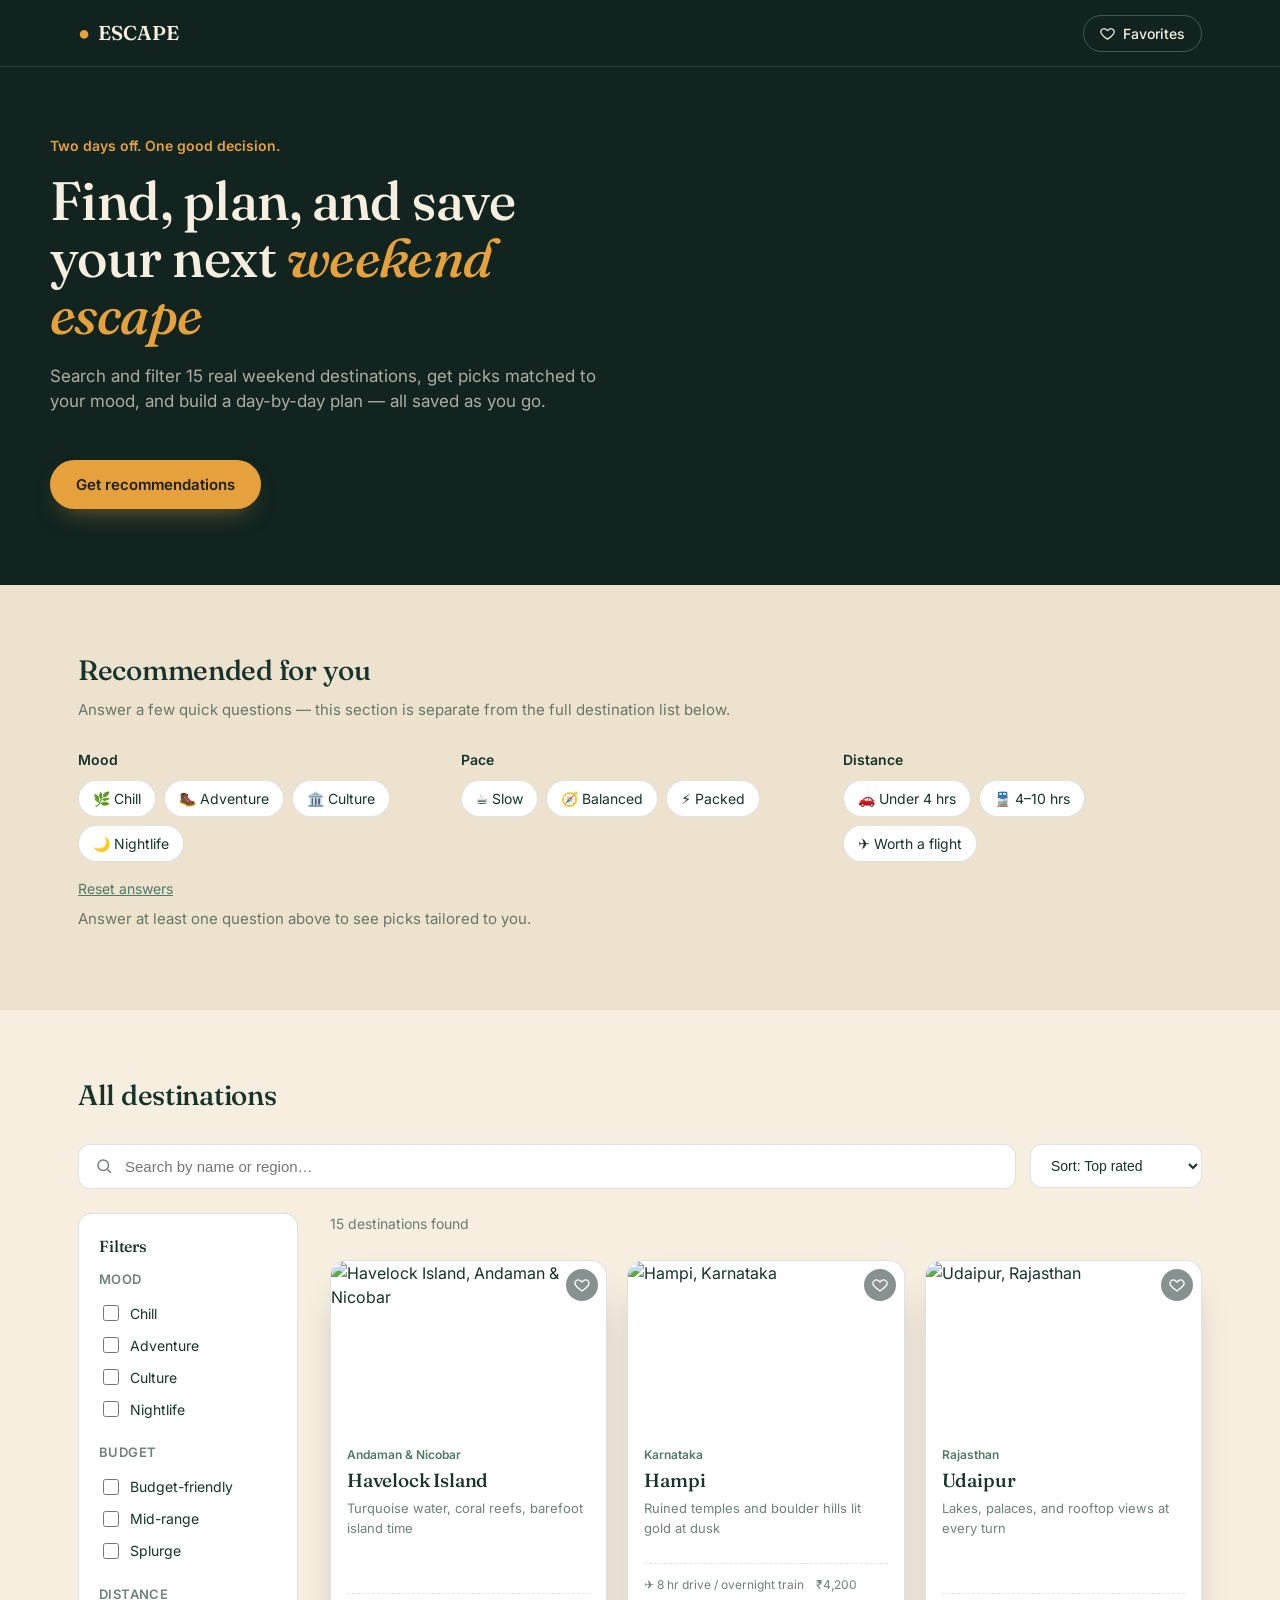
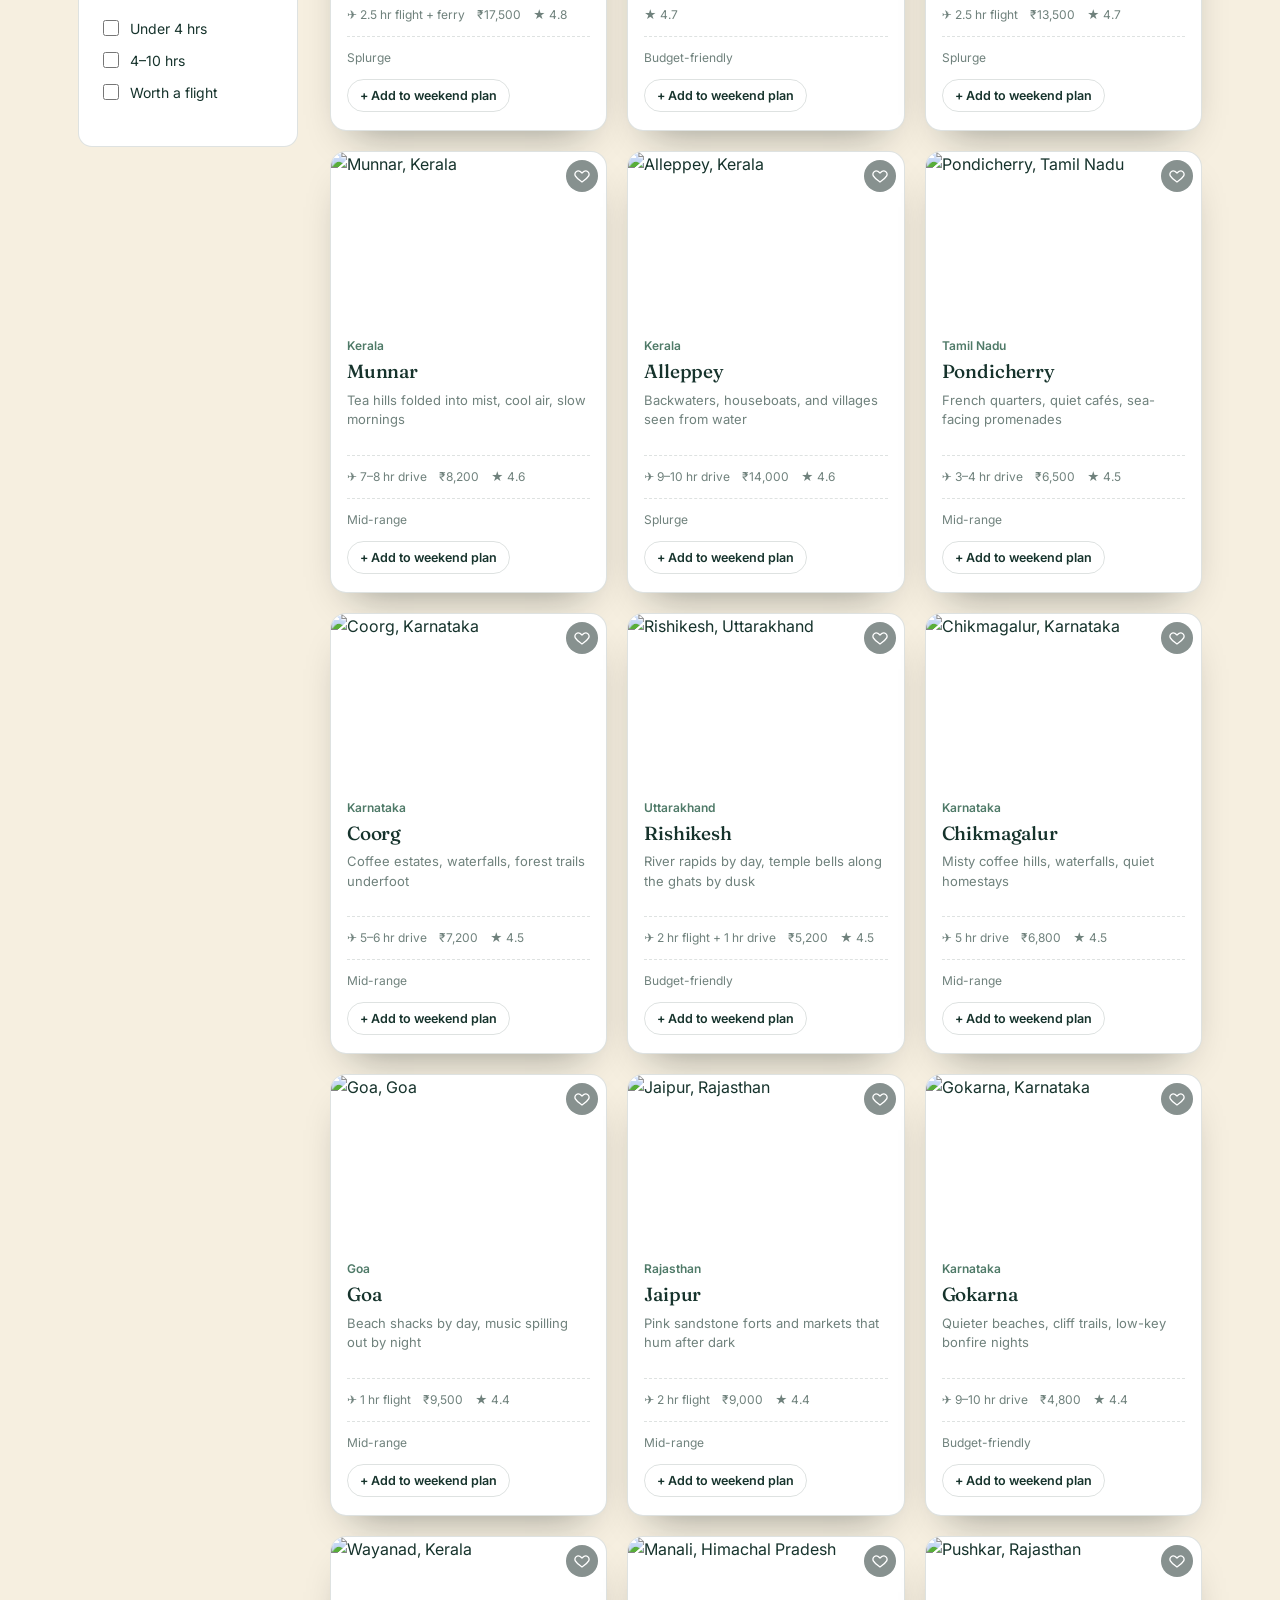
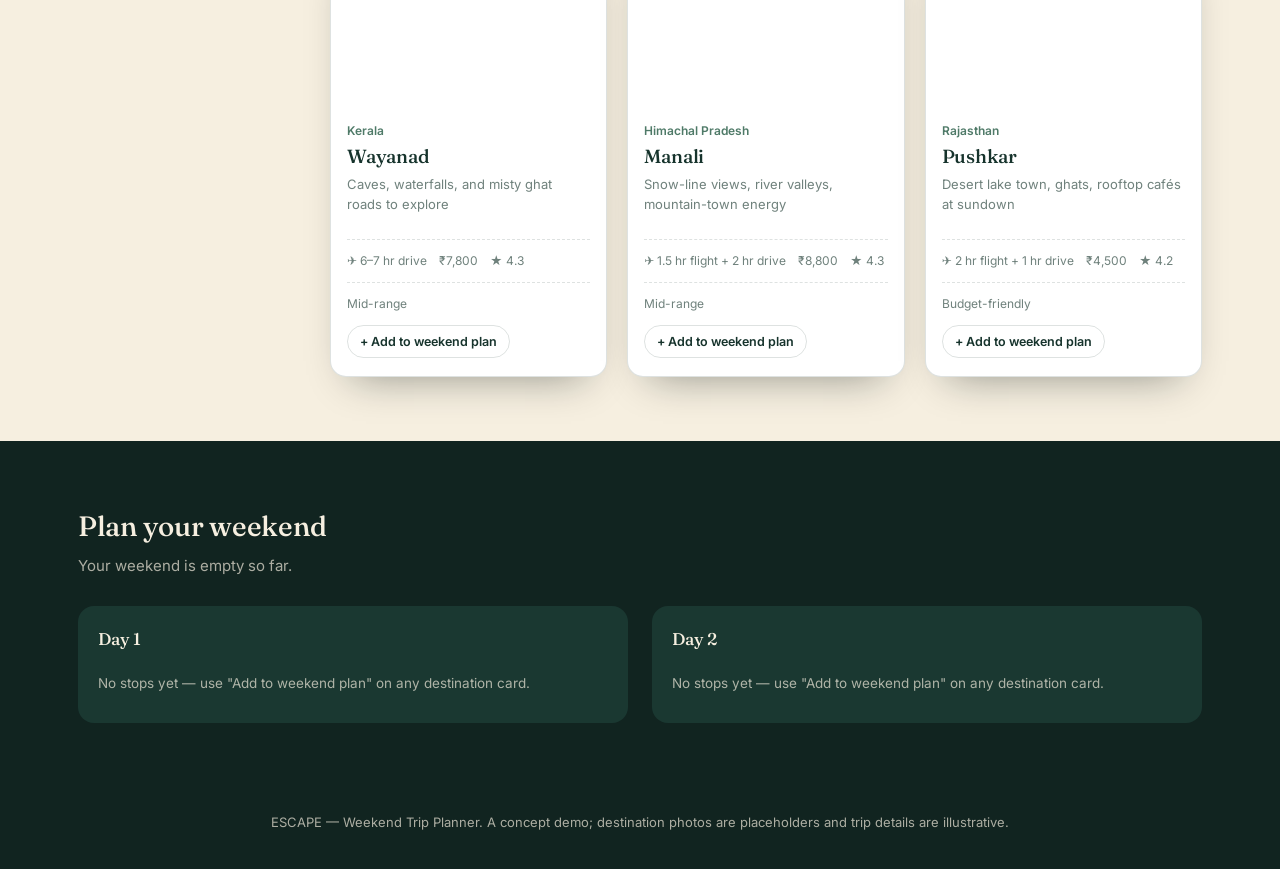
==== index.html @ 538bd9a5 "Add files via upload" ====
<!DOCTYPE html>
<html lang="en">
<head>
<meta charset="UTF-8" />
<meta name="viewport" content="width=device-width, initial-scale=1.0" />
<title>ESCAPE — Weekend Trip Planner</title>
<meta name="description" content="Discover, search, filter, sort, save, and plan a short weekend trip." />
<link rel="stylesheet" href="styles.css" />
</head>
<body>
<a class="skip-link" href="#main">Skip to content</a>

<header class="site-header">
  <nav class="nav" aria-label="Primary">
    <div class="wrap">
      <div class="brand"><span class="dot" aria-hidden="true">●</span>ESCAPE</div>
      <button class="pill" id="favorites-pill" aria-haspopup="dialog" aria-controls="favorites-drawer">
        <svg viewBox="0 0 24 24" fill="none" stroke="currentColor" stroke-width="2" aria-hidden="true"><path d="M12 21s-7.5-4.6-10-9.1C.4 8.5 2.2 4.8 6 4.4c2-.2 3.7.8 6 3 2.3-2.2 4-3.2 6-3 3.8.4 5.6 4.1 4 7.5C19.5 16.4 12 21 12 21z"/></svg>
        Favorites
        <span class="pill-count" id="fav-count">0</span>
      </button>
    </div>
  </nav>

  <div class="hero wrap">
    <div>
      <p class="eyebrow">Two days off. One good decision.</p>
      <h1>Find, plan, and save<br>your next <em>weekend escape</em></h1>
      <p class="lede">Search and filter 15 real weekend destinations, get picks matched to your mood, and build a day-by-day plan — all saved as you go.</p>
      <button class="btn-primary" id="hero-start-btn">Get recommendations</button>
    </div>
  </div>
</header>

<main id="main">

  <!-- FEATURE: Personalized Destination Recommendations -->
  <section id="recommend" class="section section-quiz" aria-labelledby="recommend-heading">
    <div class="wrap">
      <h2 id="recommend-heading">Recommended for you</h2>
      <p class="section-sub">Answer a few quick questions — this section is separate from the full destination list below.</p>

      <div class="quiz-groups">
        <fieldset class="quiz-group">
          <legend>Mood</legend>
          <div class="quiz-chip-row">
            <button class="quiz-chip" data-group="vibe" data-value="chill">🌿 Chill</button>
            <button class="quiz-chip" data-group="vibe" data-value="adventure">🥾 Adventure</button>
            <button class="quiz-chip" data-group="vibe" data-value="culture">🏛️ Culture</button>
            <button class="quiz-chip" data-group="vibe" data-value="nightlife">🌙 Nightlife</button>
          </div>
        </fieldset>
        <fieldset class="quiz-group">
          <legend>Pace</legend>
          <div class="quiz-chip-row">
            <button class="quiz-chip" data-group="pace" data-value="slow">☕ Slow</button>
            <button class="quiz-chip" data-group="pace" data-value="balanced">🧭 Balanced</button>
            <button class="quiz-chip" data-group="pace" data-value="packed">⚡ Packed</button>
          </div>
        </fieldset>
        <fieldset class="quiz-group">
          <legend>Distance</legend>
          <div class="quiz-chip-row">
            <button class="quiz-chip" data-group="distance" data-value="near">🚗 Under 4 hrs</button>
            <button class="quiz-chip" data-group="distance" data-value="medium">🚆 4–10 hrs</button>
            <button class="quiz-chip" data-group="distance" data-value="far">✈️ Worth a flight</button>
          </div>
        </fieldset>
      </div>
      <button class="link-btn" id="quiz-reset">Reset answers</button>

      <div id="recommendations-results">
        <p id="recommendations-prompt" class="section-sub">Answer at least one question above to see picks tailored to you.</p>
        <div id="recommendations-grid" class="grid" aria-live="polite"></div>
      </div>
    </div>
  </section>

  <!-- FEATURE: Destination Discovery & Cards, Search, Filtering, Sorting -->
  <section id="discovery" class="section" aria-labelledby="discovery-heading">
    <div class="wrap">
      <h2 id="discovery-heading">All destinations</h2>

      <div class="discovery-controls">
        <div class="search-box" role="search">
          <label for="search-input" class="sr-only">Search destinations</label>
          <svg viewBox="0 0 24 24" fill="none" stroke="currentColor" stroke-width="2" aria-hidden="true"><circle cx="11" cy="11" r="7"/><path d="m21 21-4.3-4.3"/></svg>
          <input type="search" id="search-input" placeholder="Search by name or region…" autocomplete="off" />
          <button id="search-clear" hidden aria-label="Clear search">&times;</button>
        </div>

        <label class="sort-box">
          <span class="sr-only">Sort destinations</span>
          <select id="sort-select" aria-label="Sort destinations">
            <option value="recommended">Sort: Top rated</option>
            <option value="price-asc">Price: Low to high</option>
            <option value="price-desc">Price: High to low</option>
            <option value="rating-desc">Rating: High to low</option>
            <option value="name-asc">Name: A–Z</option>
          </select>
        </label>
      </div>

      <div class="discovery-layout">
        <aside id="filter-panel" aria-label="Filter destinations">
          <h3>Filters</h3>
          <fieldset>
            <legend>Mood</legend>
            <label><input type="checkbox" data-group="vibe" value="chill" /> Chill</label>
            <label><input type="checkbox" data-group="vibe" value="adventure" /> Adventure</label>
            <label><input type="checkbox" data-group="vibe" value="culture" /> Culture</label>
            <label><input type="checkbox" data-group="vibe" value="nightlife" /> Nightlife</label>
          </fieldset>
          <fieldset>
            <legend>Budget</legend>
            <label><input type="checkbox" data-group="budget" value="budget" /> Budget-friendly</label>
            <label><input type="checkbox" data-group="budget" value="mid" /> Mid-range</label>
            <label><input type="checkbox" data-group="budget" value="splurge" /> Splurge</label>
          </fieldset>
          <fieldset>
            <legend>Distance</legend>
            <label><input type="checkbox" data-group="distance" value="near" /> Under 4 hrs</label>
            <label><input type="checkbox" data-group="distance" value="medium" /> 4–10 hrs</label>
            <label><input type="checkbox" data-group="distance" value="far" /> Worth a flight</label>
          </fieldset>
        </aside>

        <div class="discovery-results">
          <div class="results-meta">
            <p id="result-count" aria-live="polite">15 destinations found</p>
            <button id="clear-filters" hidden>Clear filters</button>
          </div>
          <div id="active-filter-chips" class="chip-row"></div>
          <div id="discovery-grid" class="grid"></div>
        </div>
      </div>
    </div>
  </section>

  <!-- FEATURE: Weekend Trip Planning -->
  <section id="planner" class="section section-planner" aria-labelledby="planner-heading">
    <div class="wrap">
      <h2 id="planner-heading">Plan your weekend</h2>
      <p class="section-sub" id="plan-summary">Your weekend is empty so far.</p>
      <div class="plan-days">
        <div class="plan-day">
          <h3>Day 1</h3>
          <ul id="plan-day1-list" class="plan-list"></ul>
        </div>
        <div class="plan-day">
          <h3>Day 2</h3>
          <ul id="plan-day2-list" class="plan-list"></ul>
        </div>
      </div>
    </div>
  </section>
</main>

<footer class="site-footer">
  <div class="wrap">ESCAPE — Weekend Trip Planner. A concept demo; destination photos are placeholders and trip details are illustrative.</div>
</footer>

<!-- Destination detail modal (FEATURE: Destination Details) -->
<div class="modal-backdrop" id="detail-backdrop">
  <div class="modal" id="detail-modal" role="dialog" aria-modal="true" aria-labelledby="detail-name">
    <button class="modal-close" id="detail-close" aria-label="Close details">&times;</button>
    <div id="detail-gallery" class="detail-gallery"></div>
    <div class="modal-body">
      <div class="modal-region" id="detail-region"></div>
      <h3 id="detail-name"></h3>
      <p class="modal-tagline" id="detail-tagline"></p>
      <p class="modal-description" id="detail-description"></p>
      <div class="detail-facts">
        <span id="detail-price"></span>
        <span id="detail-rating"></span>
        <span id="detail-best-time"></span>
      </div>
      <div class="modal-tags" id="detail-tags"></div>
      <div class="modal-hi">
        <h4>Weekend highlights</h4>
        <ul id="detail-highlights"></ul>
      </div>
      <div class="modal-actions">
        <button class="btn-ghost" id="detail-favorite">
          <svg width="16" height="16" viewBox="0 0 24 24" fill="none" stroke="currentColor" stroke-width="2" aria-hidden="true"><path d="M12 21s-7.5-4.6-10-9.1C.4 8.5 2.2 4.8 6 4.4c2-.2 3.7.8 6 3 2.3-2.2 4-3.2 6-3 3.8.4 5.6 4.1 4 7.5C19.5 16.4 12 21 12 21z"/></svg>
          <span>Save for later</span>
        </button>
        <button class="btn-ghost" id="detail-add-day1">+ Add to Day 1</button>
        <button class="btn-ghost" id="detail-add-day2">+ Add to Day 2</button>
      </div>
    </div>
  </div>
</div>

<!-- Favorites drawer (FEATURE: Save / Favorite Destination) -->
<div class="drawer-backdrop" id="favorites-backdrop"></div>
<aside class="drawer" id="favorites-drawer" aria-label="Saved favorites">
  <button class="drawer-close" id="favorites-close" aria-label="Close favorites">&times;</button>
  <h3>Favorites</h3>
  <p class="section-sub">Your shortlist for the weekend.</p>
  <div id="favorites-list"></div>
</aside>

<script type="module" src="src/main.js"></script>
</body>
</html>
---- styles.css ----
@import url("https://fonts.googleapis.com/css2?family=Fraunces:opsz,wght@9..144,400;9..144,500;9..144,600&family=Inter:wght@400;500;600;700&display=swap");

:root {
  --ink: #112420;
  --ink-soft: #1a3831;
  --paper: #f6efe0;
  --paper-dim: #ece2cd;
  --gold: #e6a13c;
  --coral: #ff6f55;
  --sage: #4f7a68;
  --text-on-ink: #f6efe0;
  --text-on-ink-dim: rgba(246, 239, 224, 0.68);
  --text-on-paper: #16332c;
  --text-on-paper-dim: rgba(22, 51, 44, 0.62);
  --line: rgba(22, 51, 44, 0.14);
  --radius: 16px;
  --shadow: 0 20px 40px -22px rgba(9, 20, 17, 0.45);
  --maxw: 1180px;
}

* { box-sizing: border-box; }
html { scroll-behavior: smooth; }
@media (prefers-reduced-motion: reduce) {
  html { scroll-behavior: auto; }
  * { animation-duration: 0.001ms !important; transition-duration: 0.001ms !important; }
}

body {
  margin: 0;
  background: var(--paper);
  color: var(--text-on-paper);
  font-family: "Inter", system-ui, sans-serif;
  line-height: 1.5;
  -webkit-font-smoothing: antialiased;
}
h1, h2, h3 { font-family: "Fraunces", Georgia, serif; font-weight: 500; margin: 0; letter-spacing: -0.01em; }
a { color: inherit; }
img { max-width: 100%; }

.sr-only {
  position: absolute; width: 1px; height: 1px; padding: 0; margin: -1px;
  overflow: hidden; clip: rect(0,0,0,0); white-space: nowrap; border: 0;
}
.skip-link {
  position: absolute; left: 12px; top: -60px;
  background: var(--gold); color: #1b2117; padding: 10px 16px;
  border-radius: 8px; font-weight: 600; z-index: 200; transition: top 0.15s ease;
}
.skip-link:focus { top: 12px; }

:focus-visible { outline: 2px solid var(--coral); outline-offset: 3px; }
button { font-family: inherit; }

.wrap { max-width: var(--maxw); margin: 0 auto; padding: 0 28px; }

/* ---------- Header / nav ---------- */
.site-header { background: var(--ink); color: var(--text-on-ink); }
.nav {
  position: sticky; top: 0; z-index: 40;
  background: rgba(17, 36, 32, 0.86); backdrop-filter: blur(10px);
  border-bottom: 1px solid rgba(246,239,224,0.12);
}
.nav .wrap { height: 66px; display: flex; align-items: center; justify-content: space-between; }
.brand { font-family: "Fraunces", serif; font-size: 20px; font-weight: 600; display: flex; align-items: baseline; gap: 8px; }
.brand .dot { color: var(--gold); }
.pill {
  border: 1px solid rgba(246,239,224,0.25); background: transparent; color: var(--text-on-ink);
  padding: 9px 16px; border-radius: 999px; font-size: 14px; font-weight: 500; cursor: pointer;
  display: flex; align-items: center; gap: 8px; transition: border-color 0.2s ease;
}
.pill:hover { border-color: var(--gold); }
.pill svg { width: 15px; height: 15px; }
.pill-count {
  background: var(--coral); color: var(--ink); font-weight: 700; font-size: 11px;
  min-width: 18px; height: 18px; border-radius: 999px; display: none;
  align-items: center; justify-content: center; padding: 0 4px;
}
.pill-count.show { display: inline-flex; }

.hero { padding: 68px 0 76px; }
.eyebrow { color: var(--gold); font-size: 14px; font-weight: 600; margin: 0 0 16px; }
.hero h1 { font-size: clamp(34px, 5vw, 54px); line-height: 1.06; max-width: 16ch; }
.hero h1 em { font-style: italic; color: var(--gold); }
.hero .lede { margin-top: 20px; max-width: 52ch; font-size: 17px; color: var(--text-on-ink-dim); }
.btn-primary {
  margin-top: 28px; background: var(--gold); color: #1b2117; border: none;
  padding: 15px 26px; border-radius: 999px; font-weight: 600; font-size: 15px; cursor: pointer;
  box-shadow: 0 12px 24px -12px rgba(230,161,60,0.5); transition: transform 0.18s ease;
}
.btn-primary:hover { transform: translateY(-2px); }

/* ---------- Sections ---------- */
.section { padding: 64px 0; }
.section h2 { font-size: 28px; }
.section-sub { color: var(--text-on-paper-dim); margin-top: 8px; font-size: 15px; }
.section-quiz { background: var(--paper-dim); }
.section-planner { background: var(--ink); color: var(--text-on-ink); }
.section-planner h2, .section-planner h3 { color: var(--text-on-ink); }
.section-planner .section-sub { color: var(--text-on-ink-dim); }

/* ---------- Quiz ---------- */
.quiz-groups { display: grid; grid-template-columns: repeat(3, 1fr); gap: 24px; margin-top: 28px; }
.quiz-group { border: none; padding: 0; margin: 0; }
.quiz-group legend { font-weight: 600; font-size: 14px; margin-bottom: 10px; padding: 0; }
.quiz-chip-row { display: flex; flex-wrap: wrap; gap: 8px; }
.quiz-chip {
  border: 1.5px solid var(--line); background: #fff; color: var(--text-on-paper);
  padding: 9px 14px; border-radius: 999px; font-size: 14px; cursor: pointer;
  transition: border-color 0.15s ease, background 0.15s ease;
}
.quiz-chip:hover { border-color: var(--sage); }
.quiz-chip.selected { border-color: var(--coral); background: #fff0eb; font-weight: 600; }
.link-btn {
  margin-top: 18px; background: none; border: none; color: var(--sage);
  text-decoration: underline; font-size: 14px; cursor: pointer; padding: 0;
}

/* ---------- Discovery controls ---------- */
.discovery-controls { display: flex; gap: 14px; margin: 28px 0 24px; flex-wrap: wrap; }
.search-box {
  flex: 1; min-width: 240px; display: flex; align-items: center; gap: 10px;
  background: #fff; border: 1.5px solid var(--line); border-radius: 12px; padding: 12px 16px;
}
.search-box svg { width: 18px; height: 18px; color: var(--text-on-paper-dim); flex-shrink: 0; }
.search-box input { border: none; outline: none; flex: 1; font-size: 15px; background: transparent; color: var(--text-on-paper); }
.search-box button { border: none; background: none; font-size: 18px; cursor: pointer; color: var(--text-on-paper-dim); }
.sort-box select {
  border: 1.5px solid var(--line); background: #fff; border-radius: 12px; padding: 12px 16px;
  font-size: 14px; color: var(--text-on-paper); cursor: pointer;
}

.discovery-layout { display: grid; grid-template-columns: 220px 1fr; gap: 32px; align-items: start; }
#filter-panel { background: #fff; border: 1px solid var(--line); border-radius: 14px; padding: 20px; position: sticky; top: 84px; }
#filter-panel h3 { font-size: 16px; margin-bottom: 12px; }
#filter-panel fieldset { border: none; padding: 0; margin: 0 0 18px; }
#filter-panel legend { font-weight: 600; font-size: 13px; margin-bottom: 8px; padding: 0; color: var(--text-on-paper-dim); text-transform: uppercase; letter-spacing: 0.03em; }
#filter-panel label { display: flex; align-items: center; gap: 8px; font-size: 14px; padding: 5px 0; cursor: pointer; }
#filter-panel input[type="checkbox"] { accent-color: var(--coral); width: 16px; height: 16px; }

.results-meta { display: flex; align-items: center; justify-content: space-between; gap: 14px; margin-bottom: 10px; }
.results-meta p { font-size: 14px; color: var(--text-on-paper-dim); margin: 0; }
#clear-filters {
  border: 1.5px solid var(--line); background: transparent; padding: 7px 14px; border-radius: 999px;
  font-size: 13px; cursor: pointer; color: var(--text-on-paper);
}
.chip-row { display: flex; flex-wrap: wrap; gap: 8px; margin-bottom: 16px; }
.filter-chip {
  display: inline-flex; align-items: center; gap: 6px; background: #fff0eb; color: var(--coral);
  border: 1px solid var(--coral); border-radius: 999px; padding: 5px 10px 5px 12px; font-size: 12.5px; font-weight: 600;
}
.filter-chip button { border: none; background: none; color: var(--coral); cursor: pointer; font-size: 14px; }

/* ---------- Cards / grid ---------- */
.grid { display: grid; grid-template-columns: repeat(3, 1fr); gap: 20px; }
.card {
  background: #fff; border-radius: var(--radius); overflow: hidden; cursor: pointer;
  border: 1px solid var(--line); box-shadow: var(--shadow); display: flex; flex-direction: column;
  transition: transform 0.18s ease, box-shadow 0.18s ease;
}
.card:hover, .card:focus-visible { transform: translateY(-3px); }
.card-img { position: relative; height: 170px; }
.card-img img { width: 100%; height: 100%; object-fit: cover; display: block; }
.match-badge { position: absolute; top: 10px; left: 10px; background: var(--gold); color: #1b2117; font-size: 11.5px; font-weight: 700; padding: 4px 10px; border-radius: 999px; }
.heart {
  position: absolute; top: 8px; right: 8px; width: 32px; height: 32px; border-radius: 50%;
  background: rgba(17,36,32,0.5); border: none; display: flex; align-items: center; justify-content: center; cursor: pointer;
}
.heart svg { width: 16px; height: 16px; stroke: #fff; fill: none; stroke-width: 2; }
.heart.saved svg { fill: var(--coral); stroke: var(--coral); }
.card-body { padding: 15px 16px 18px; flex: 1; display: flex; flex-direction: column; }
.card-region { font-size: 12px; color: var(--sage); font-weight: 600; }
.card-name { font-family: "Fraunces", serif; font-size: 19px; margin-top: 2px; }
.card-tagline { font-size: 13px; color: var(--text-on-paper-dim); margin-top: 5px; flex: 1; }
.card-meta { display: flex; gap: 12px; flex-wrap: wrap; margin-top: 12px; padding-top: 12px; border-top: 1px dashed var(--line); font-size: 12px; color: var(--text-on-paper-dim); }
.btn-add-plan {
  margin-top: 12px; border: 1.5px solid var(--line); background: transparent; padding: 8px 12px;
  border-radius: 999px; font-size: 12.5px; font-weight: 600; cursor: pointer; color: var(--text-on-paper); align-self: flex-start;
}
.btn-add-plan:hover { border-color: var(--sage); }
.empty-state { grid-column: 1/-1; text-align: center; padding: 40px 16px; color: var(--text-on-paper-dim); }

/* ---------- Weekend planner ---------- */
.plan-days { display: grid; grid-template-columns: 1fr 1fr; gap: 24px; margin-top: 28px; }
.plan-day { background: var(--ink-soft); border-radius: 16px; padding: 20px; }
.plan-day h3 { font-size: 17px; margin-bottom: 12px; }
.plan-list { list-style: none; margin: 0; padding: 0; }
.plan-item, .plan-empty { display: flex; align-items: center; gap: 10px; padding: 10px 0; border-top: 1px solid rgba(246,239,224,0.12); }
.plan-item:first-child, .plan-empty { border-top: none; }
.plan-item img { width: 40px; height: 40px; border-radius: 8px; object-fit: cover; flex-shrink: 0; }
.plan-name { font-size: 14px; flex: 1; }
.plan-controls { display: flex; gap: 4px; }
.plan-controls button {
  width: 26px; height: 26px; border-radius: 6px; border: 1px solid rgba(246,239,224,0.2);
  background: transparent; color: var(--text-on-ink); cursor: pointer; font-size: 13px;
}
.plan-controls button:disabled { opacity: 0.3; cursor: not-allowed; }
.plan-empty { font-size: 13.5px; color: var(--text-on-ink-dim); }

/* ---------- Detail modal ---------- */
.modal-backdrop {
  position: fixed; inset: 0; background: rgba(10,20,17,0.6); backdrop-filter: blur(3px);
  display: none; align-items: center; justify-content: center; z-index: 100; padding: 20px;
}
.modal-backdrop.open { display: flex; }
.modal {
  position: relative; background: var(--paper); max-width: 640px; width: 100%; max-height: 88vh;
  overflow-y: auto; border-radius: 22px; animation: modalIn 0.25s ease both;
}
@keyframes modalIn { from { opacity: 0; transform: translateY(16px) scale(0.98); } }
.detail-gallery { display: grid; grid-template-columns: 1fr 1fr; gap: 2px; }
.detail-gallery img { width: 100%; height: 200px; object-fit: cover; display: block; }
.modal-close {
  position: absolute; top: 12px; right: 12px; width: 34px; height: 34px; border-radius: 50%;
  border: none; background: rgba(17,36,32,0.6); color: #fff; font-size: 18px; cursor: pointer; z-index: 2;
}
.modal-body { padding: 26px 28px 32px; }
.modal-region { color: var(--sage); font-weight: 600; font-size: 13px; }
.modal-body h3 { font-size: 27px; margin-top: 4px; }
.modal-tagline { color: var(--text-on-paper-dim); margin-top: 6px; font-size: 14.5px; }
.modal-description { margin-top: 12px; font-size: 14.5px; }
.detail-facts { display: flex; gap: 16px; margin-top: 14px; font-size: 13.5px; font-weight: 600; color: var(--text-on-paper); flex-wrap: wrap; }
.modal-tags { display: flex; gap: 8px; margin-top: 16px; flex-wrap: wrap; }
.tag { font-size: 12px; font-weight: 600; padding: 5px 11px; border-radius: 999px; background: var(--paper-dim); color: var(--text-on-paper); }
.modal-hi { margin-top: 22px; }
.modal-hi h4 { font-size: 13px; color: var(--sage); font-weight: 600; margin-bottom: 10px; }
.modal-hi ul { margin: 0; padding: 0; list-style: none; }
.modal-hi li { padding: 10px 0; border-top: 1px dashed var(--line); font-size: 14px; display: flex; gap: 8px; }
.modal-hi li::before { content: "—"; color: var(--coral); flex-shrink: 0; }
.modal-actions { margin-top: 22px; display: flex; gap: 10px; flex-wrap: wrap; }
.btn-ghost {
  border: 1.5px solid var(--line); background: transparent; color: var(--text-on-paper);
  padding: 11px 16px; border-radius: 999px; font-weight: 600; font-size: 13.5px; cursor: pointer;
  display: flex; align-items: center; gap: 7px;
}
.btn-ghost.saved { border-color: var(--coral); color: var(--coral); }

/* ---------- Favorites drawer ---------- */
.drawer-backdrop { position: fixed; inset: 0; background: rgba(10,20,17,0.5); display: none; z-index: 90; }
.drawer-backdrop.open { display: block; }
.drawer {
  position: fixed; top: 0; right: 0; bottom: 0; width: min(380px, 92vw); background: var(--ink-soft);
  z-index: 91; transform: translateX(100%); transition: transform 0.28s ease; padding: 28px 24px; overflow-y: auto; color: var(--text-on-ink);
}
.drawer.open { transform: translateX(0); }
.drawer h3 { font-size: 21px; color: var(--text-on-ink); }
.drawer-item { display: flex; gap: 10px; padding: 12px 0; border-top: 1px solid rgba(246,239,224,0.12); align-items: center; }
.drawer-item:first-child { border-top: none; }
.drawer-item img { width: 50px; height: 50px; border-radius: 9px; object-fit: cover; flex-shrink: 0; }
.di-name { font-family: "Fraunces", serif; font-size: 15px; }
.di-region { font-size: 12px; color: var(--text-on-ink-dim); }
.di-plan { margin-left: auto; background: none; border: 1px solid rgba(246,239,224,0.25); color: var(--text-on-ink); border-radius: 999px; padding: 5px 10px; font-size: 11.5px; cursor: pointer; }
.di-remove { background: none; border: none; color: var(--text-on-ink-dim); cursor: pointer; font-size: 18px; }
.drawer-close { position: absolute; top: 20px; right: 20px; background: none; border: none; color: var(--text-on-ink-dim); font-size: 22px; cursor: pointer; }
.drawer-empty { color: var(--text-on-ink-dim); font-size: 14px; padding-top: 16px; }

.site-footer { background: var(--ink); color: var(--text-on-ink-dim); text-align: center; font-size: 13px; padding: 26px 20px 36px; }

/* ---------- Responsive ---------- */
@media (max-width: 960px) {
  .discovery-layout { grid-template-columns: 1fr; }
  #filter-panel { position: static; }
  .grid { grid-template-columns: repeat(2, 1fr); }
  .quiz-groups { grid-template-columns: 1fr; }
}
@media (max-width: 640px) {
  .wrap { padding: 0 18px; }
  .grid { grid-template-columns: 1fr; }
  .plan-days { grid-template-columns: 1fr; }
  .detail-gallery { grid-template-columns: 1fr; }
  .hero { padding: 52px 0 60px; }
  .section { padding: 48px 0; }
}
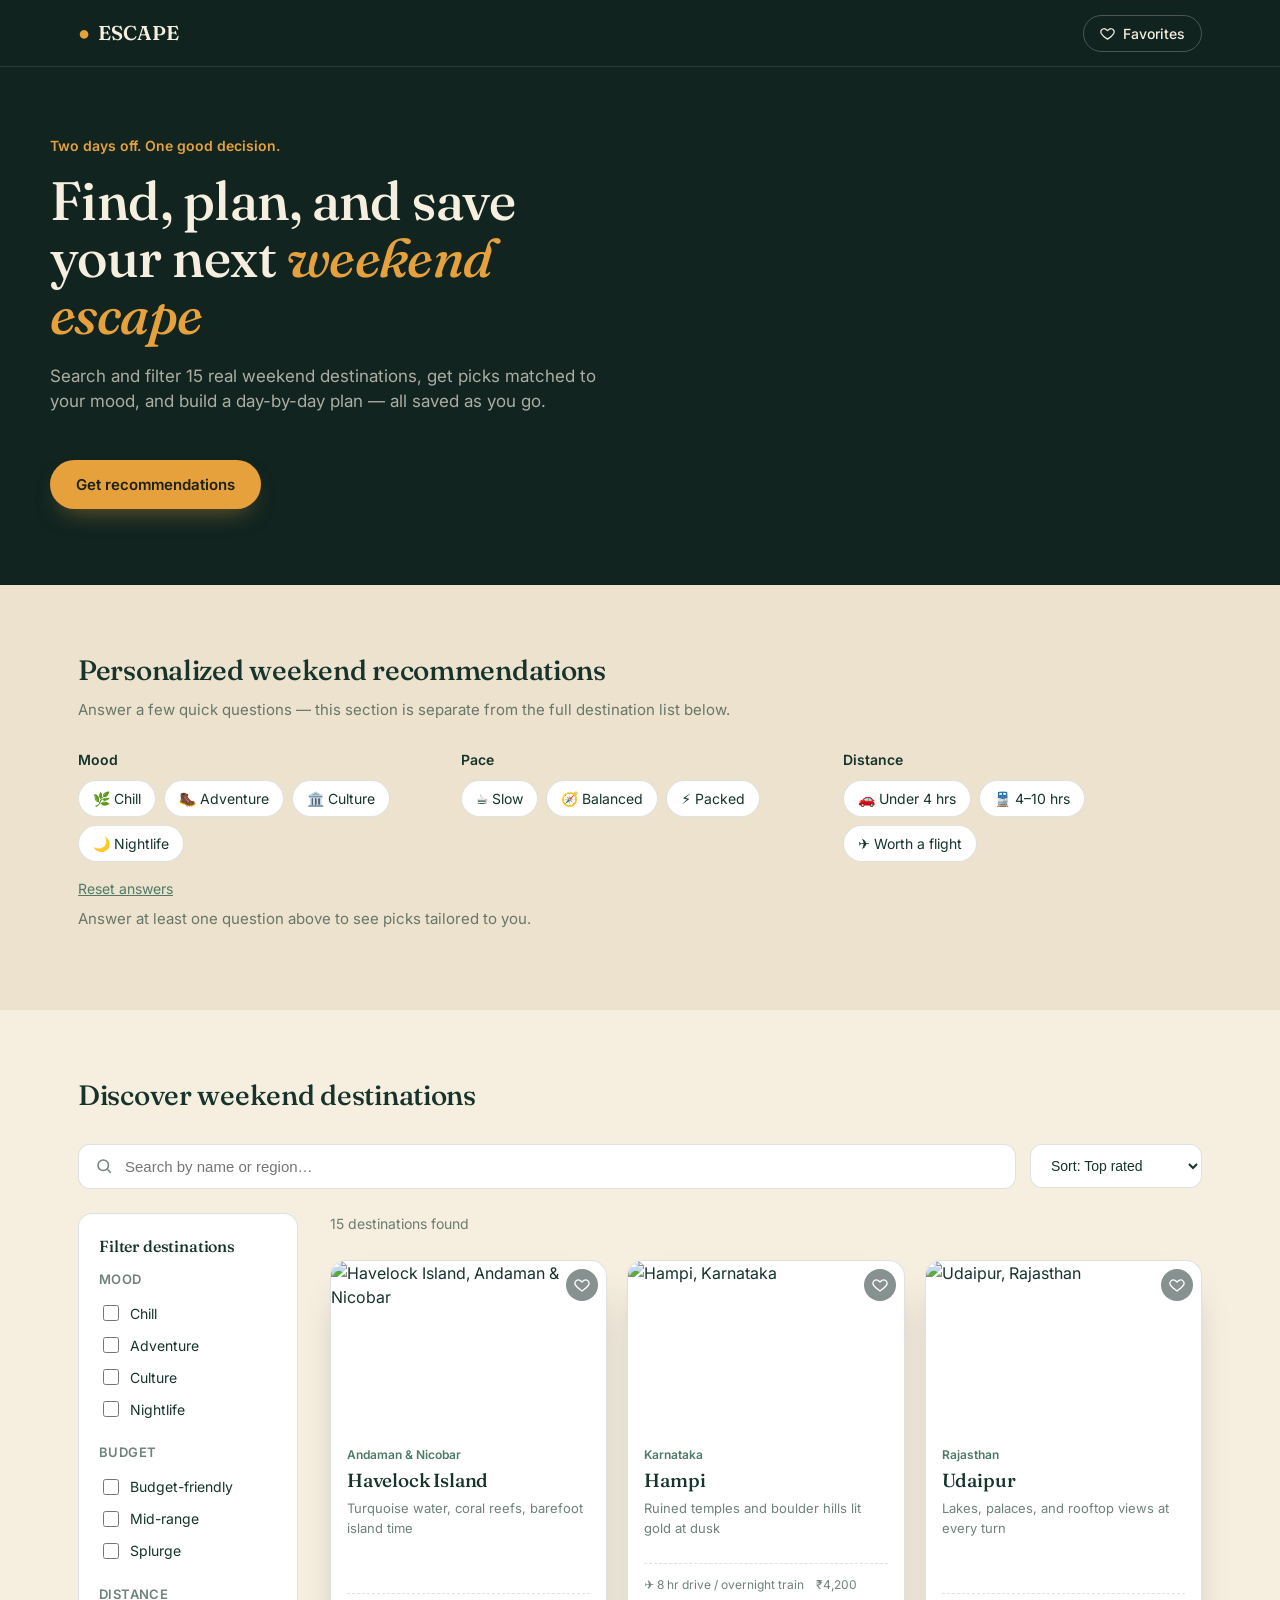
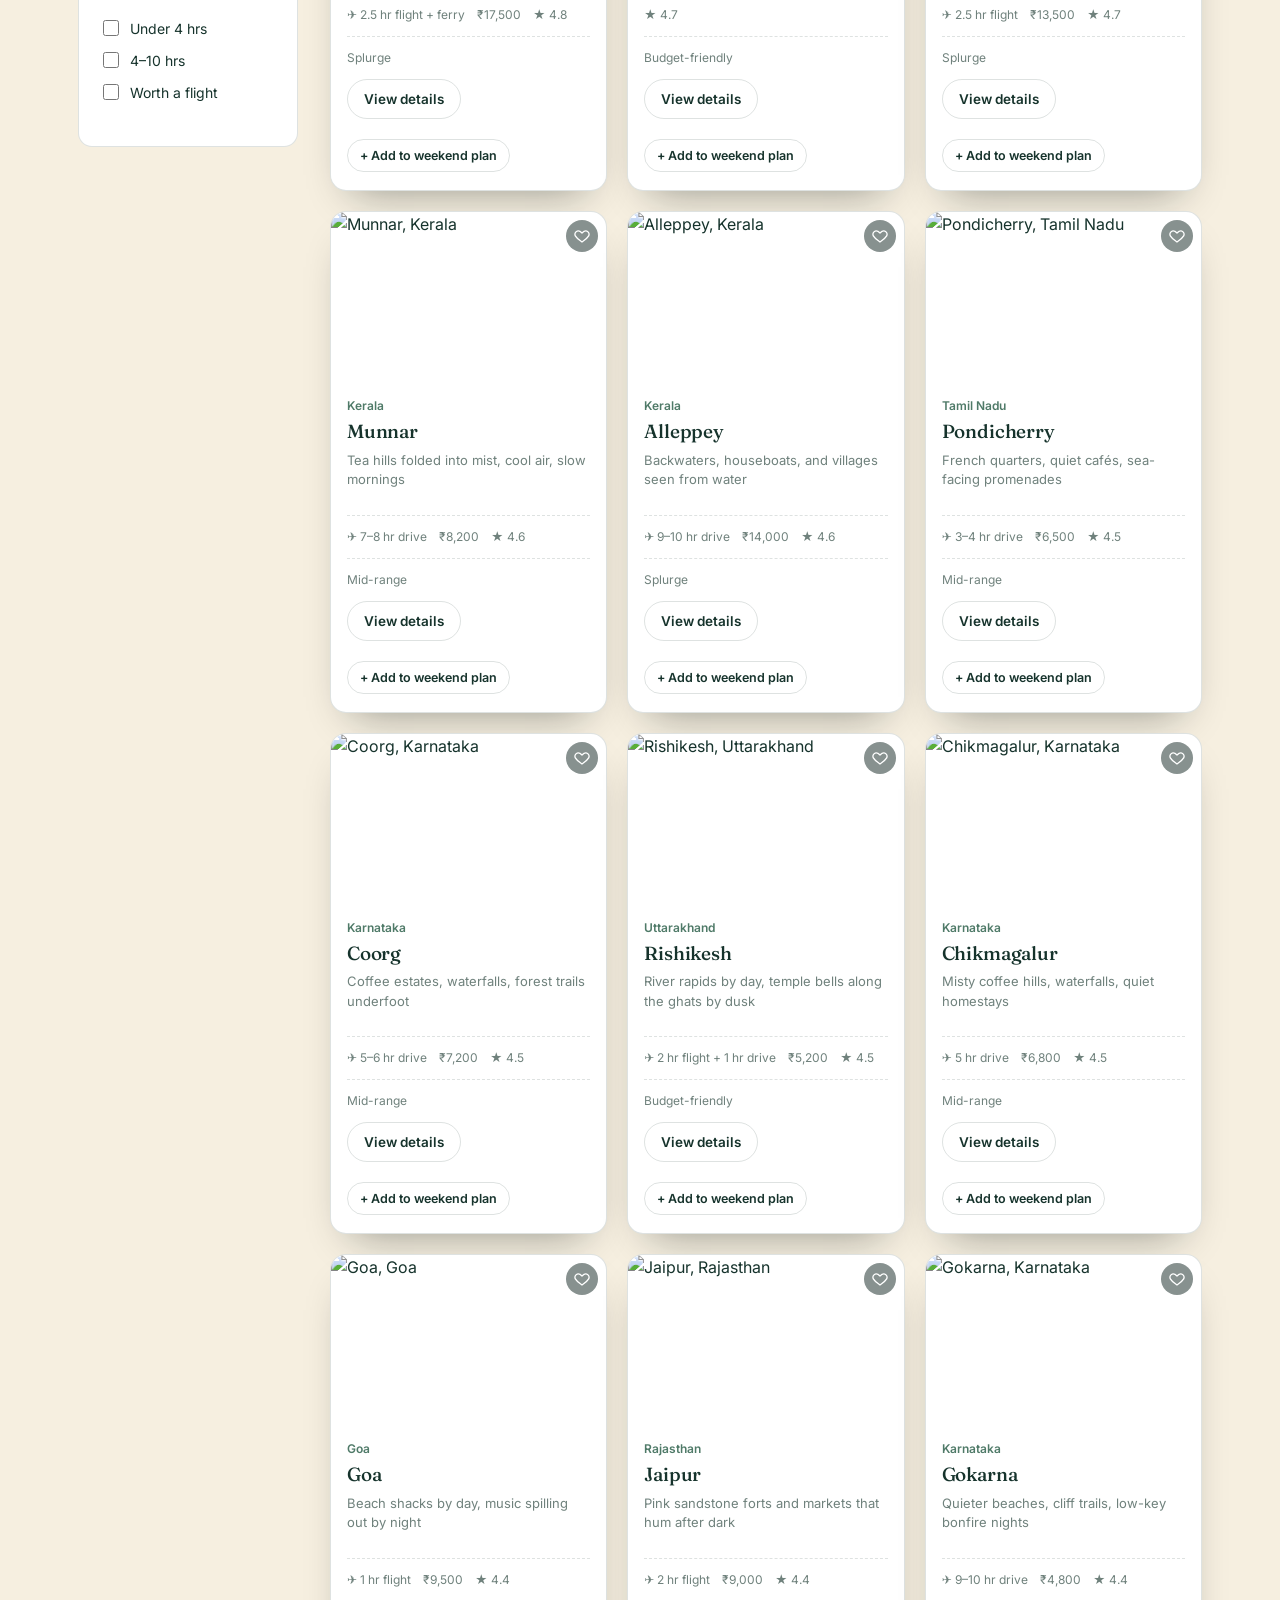
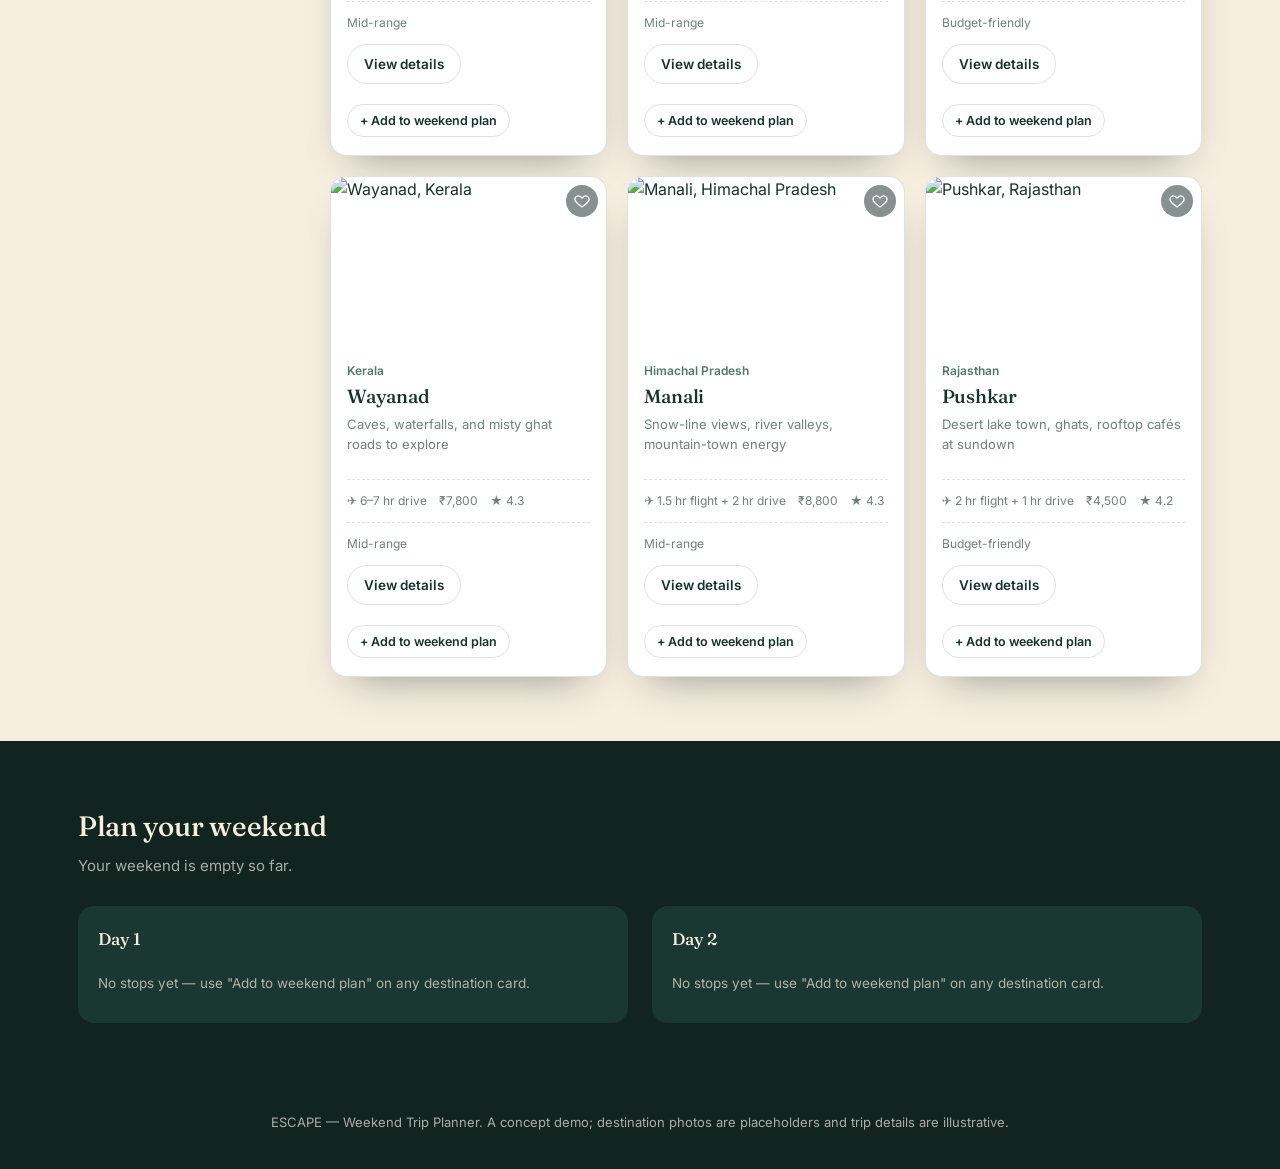
==== commit fbabcc72: "Improve accessibility and evaluator compatibility" ====
--- a/index.html
+++ b/index.html
@@ -14,7 +14,7 @@
   <nav class="nav" aria-label="Primary">
     <div class="wrap">
       <div class="brand"><span class="dot" aria-hidden="true">●</span>ESCAPE</div>
-      <button class="pill" id="favorites-pill" aria-haspopup="dialog" aria-controls="favorites-drawer">
+      <button type="button" class="pill" id="favorites-pill" aria-haspopup="dialog" aria-controls="favorites-drawer" aria-label="Open saved favorite destinations">
         <svg viewBox="0 0 24 24" fill="none" stroke="currentColor" stroke-width="2" aria-hidden="true"><path d="M12 21s-7.5-4.6-10-9.1C.4 8.5 2.2 4.8 6 4.4c2-.2 3.7.8 6 3 2.3-2.2 4-3.2 6-3 3.8.4 5.6 4.1 4 7.5C19.5 16.4 12 21 12 21z"/></svg>
         Favorites
         <span class="pill-count" id="fav-count">0</span>
@@ -27,7 +27,7 @@
       <p class="eyebrow">Two days off. One good decision.</p>
       <h1>Find, plan, and save<br>your next <em>weekend escape</em></h1>
       <p class="lede">Search and filter 15 real weekend destinations, get picks matched to your mood, and build a day-by-day plan — all saved as you go.</p>
-      <button class="btn-primary" id="hero-start-btn">Get recommendations</button>
+      <button type="button" class="btn-primary" id="hero-start-btn">Get recommendations</button>
     </div>
   </div>
 </header>
@@ -37,37 +37,37 @@
   <!-- FEATURE: Personalized Destination Recommendations -->
   <section id="recommend" class="section section-quiz" aria-labelledby="recommend-heading">
     <div class="wrap">
-      <h2 id="recommend-heading">Recommended for you</h2>
+      <h2 id="recommend-heading">Personalized weekend recommendations</h2>
       <p class="section-sub">Answer a few quick questions — this section is separate from the full destination list below.</p>
 
       <div class="quiz-groups">
         <fieldset class="quiz-group">
           <legend>Mood</legend>
           <div class="quiz-chip-row">
-            <button class="quiz-chip" data-group="vibe" data-value="chill">🌿 Chill</button>
-            <button class="quiz-chip" data-group="vibe" data-value="adventure">🥾 Adventure</button>
-            <button class="quiz-chip" data-group="vibe" data-value="culture">🏛️ Culture</button>
-            <button class="quiz-chip" data-group="vibe" data-value="nightlife">🌙 Nightlife</button>
+            <button type="button" class="quiz-chip" data-group="vibe" data-value="chill">🌿 Chill</button>
+            <button type="button" class="quiz-chip" data-group="vibe" data-value="adventure">🥾 Adventure</button>
+            <button type="button" class="quiz-chip" data-group="vibe" data-value="culture">🏛️ Culture</button>
+            <button type="button" class="quiz-chip" data-group="vibe" data-value="nightlife">🌙 Nightlife</button>
           </div>
         </fieldset>
         <fieldset class="quiz-group">
           <legend>Pace</legend>
           <div class="quiz-chip-row">
-            <button class="quiz-chip" data-group="pace" data-value="slow">☕ Slow</button>
-            <button class="quiz-chip" data-group="pace" data-value="balanced">🧭 Balanced</button>
-            <button class="quiz-chip" data-group="pace" data-value="packed">⚡ Packed</button>
+            <button type="button" class="quiz-chip" data-group="pace" data-value="slow">☕ Slow</button>
+            <button type="button" class="quiz-chip" data-group="pace" data-value="balanced">🧭 Balanced</button>
+            <button type="button" class="quiz-chip" data-group="pace" data-value="packed">⚡ Packed</button>
           </div>
         </fieldset>
         <fieldset class="quiz-group">
           <legend>Distance</legend>
           <div class="quiz-chip-row">
-            <button class="quiz-chip" data-group="distance" data-value="near">🚗 Under 4 hrs</button>
-            <button class="quiz-chip" data-group="distance" data-value="medium">🚆 4–10 hrs</button>
-            <button class="quiz-chip" data-group="distance" data-value="far">✈️ Worth a flight</button>
+            <button type="button" class="quiz-chip" data-group="distance" data-value="near">🚗 Under 4 hrs</button>
+            <button type="button" class="quiz-chip" data-group="distance" data-value="medium">🚆 4–10 hrs</button>
+            <button type="button" class="quiz-chip" data-group="distance" data-value="far">✈️ Worth a flight</button>
           </div>
         </fieldset>
       </div>
-      <button class="link-btn" id="quiz-reset">Reset answers</button>
+      <button type="button" class="link-btn" id="quiz-reset">Reset answers</button>
 
       <div id="recommendations-results">
         <p id="recommendations-prompt" class="section-sub">Answer at least one question above to see picks tailored to you.</p>
@@ -79,14 +79,14 @@
   <!-- FEATURE: Destination Discovery & Cards, Search, Filtering, Sorting -->
   <section id="discovery" class="section" aria-labelledby="discovery-heading">
     <div class="wrap">
-      <h2 id="discovery-heading">All destinations</h2>
+      <h2 id="discovery-heading">Discover weekend destinations</h2>
 
       <div class="discovery-controls">
         <div class="search-box" role="search">
           <label for="search-input" class="sr-only">Search destinations</label>
           <svg viewBox="0 0 24 24" fill="none" stroke="currentColor" stroke-width="2" aria-hidden="true"><circle cx="11" cy="11" r="7"/><path d="m21 21-4.3-4.3"/></svg>
-          <input type="search" id="search-input" placeholder="Search by name or region…" autocomplete="off" />
-          <button id="search-clear" hidden aria-label="Clear search">&times;</button>
+          <input type="search" id="search-input" placeholder="Search by name or region…" autocomplete="off" aria-label="Search destinations by name or region" />
+          <button type="button" id="search-clear" hidden aria-label="Clear destination search">&times;</button>
         </div>
 
         <label class="sort-box">
@@ -102,8 +102,8 @@
       </div>
 
       <div class="discovery-layout">
-        <aside id="filter-panel" aria-label="Filter destinations">
-          <h3>Filters</h3>
+        <aside id="filter-panel" aria-labelledby="filters-heading">
+          <h3 id="filters-heading">Filter destinations</h3>
           <fieldset>
             <legend>Mood</legend>
             <label><input type="checkbox" data-group="vibe" value="chill" /> Chill</label>
@@ -128,7 +128,7 @@
         <div class="discovery-results">
           <div class="results-meta">
             <p id="result-count" aria-live="polite">15 destinations found</p>
-            <button id="clear-filters" hidden>Clear filters</button>
+            <button type="button" id="clear-filters" hidden aria-label="Clear all destination filters">Clear filters</button>
           </div>
           <div id="active-filter-chips" class="chip-row"></div>
           <div id="discovery-grid" class="grid"></div>
@@ -163,7 +163,7 @@
 <!-- Destination detail modal (FEATURE: Destination Details) -->
 <div class="modal-backdrop" id="detail-backdrop">
   <div class="modal" id="detail-modal" role="dialog" aria-modal="true" aria-labelledby="detail-name">
-    <button class="modal-close" id="detail-close" aria-label="Close details">&times;</button>
+    <button type="button" class="modal-close" id="detail-close" aria-label="Close destination details">&times;</button>
     <div id="detail-gallery" class="detail-gallery"></div>
     <div class="modal-body">
       <div class="modal-region" id="detail-region"></div>
@@ -181,12 +181,12 @@
         <ul id="detail-highlights"></ul>
       </div>
       <div class="modal-actions">
-        <button class="btn-ghost" id="detail-favorite">
+        <button type="button" class="btn-ghost" id="detail-favorite" aria-label="Save destination for later">
           <svg width="16" height="16" viewBox="0 0 24 24" fill="none" stroke="currentColor" stroke-width="2" aria-hidden="true"><path d="M12 21s-7.5-4.6-10-9.1C.4 8.5 2.2 4.8 6 4.4c2-.2 3.7.8 6 3 2.3-2.2 4-3.2 6-3 3.8.4 5.6 4.1 4 7.5C19.5 16.4 12 21 12 21z"/></svg>
           <span>Save for later</span>
         </button>
-        <button class="btn-ghost" id="detail-add-day1">+ Add to Day 1</button>
-        <button class="btn-ghost" id="detail-add-day2">+ Add to Day 2</button>
+        <button type="button" class="btn-ghost" id="detail-add-day1" aria-label="Add destination to Day 1">+ Add to Day 1</button>
+        <button type="button" class="btn-ghost" id="detail-add-day2" aria-label="Add destination to Day 2">+ Add to Day 2</button>
       </div>
     </div>
   </div>
@@ -195,7 +195,7 @@
 <!-- Favorites drawer (FEATURE: Save / Favorite Destination) -->
 <div class="drawer-backdrop" id="favorites-backdrop"></div>
 <aside class="drawer" id="favorites-drawer" aria-label="Saved favorites">
-  <button class="drawer-close" id="favorites-close" aria-label="Close favorites">&times;</button>
+  <button type="button" class="drawer-close" id="favorites-close" aria-label="Close saved favorites">&times;</button>
   <h3>Favorites</h3>
   <p class="section-sub">Your shortlist for the weekend.</p>
   <div id="favorites-list"></div>
--- a/styles.css
+++ b/styles.css
@@ -172,6 +172,18 @@
 .card-name { font-family: "Fraunces", serif; font-size: 19px; margin-top: 2px; }
 .card-tagline { font-size: 13px; color: var(--text-on-paper-dim); margin-top: 5px; flex: 1; }
 .card-meta { display: flex; gap: 12px; flex-wrap: wrap; margin-top: 12px; padding-top: 12px; border-top: 1px dashed var(--line); font-size: 12px; color: var(--text-on-paper-dim); }
+.card-actions {
+  display: flex;
+  flex-wrap: wrap;
+  gap: 8px;
+  align-items: center;
+  margin-top: 12px;
+}
+
+.btn-details {
+  text-decoration: none;
+}
+
 .btn-add-plan {
   margin-top: 12px; border: 1.5px solid var(--line); background: transparent; padding: 8px 12px;
   border-radius: 999px; font-size: 12.5px; font-weight: 600; cursor: pointer; color: var(--text-on-paper); align-self: flex-start;
